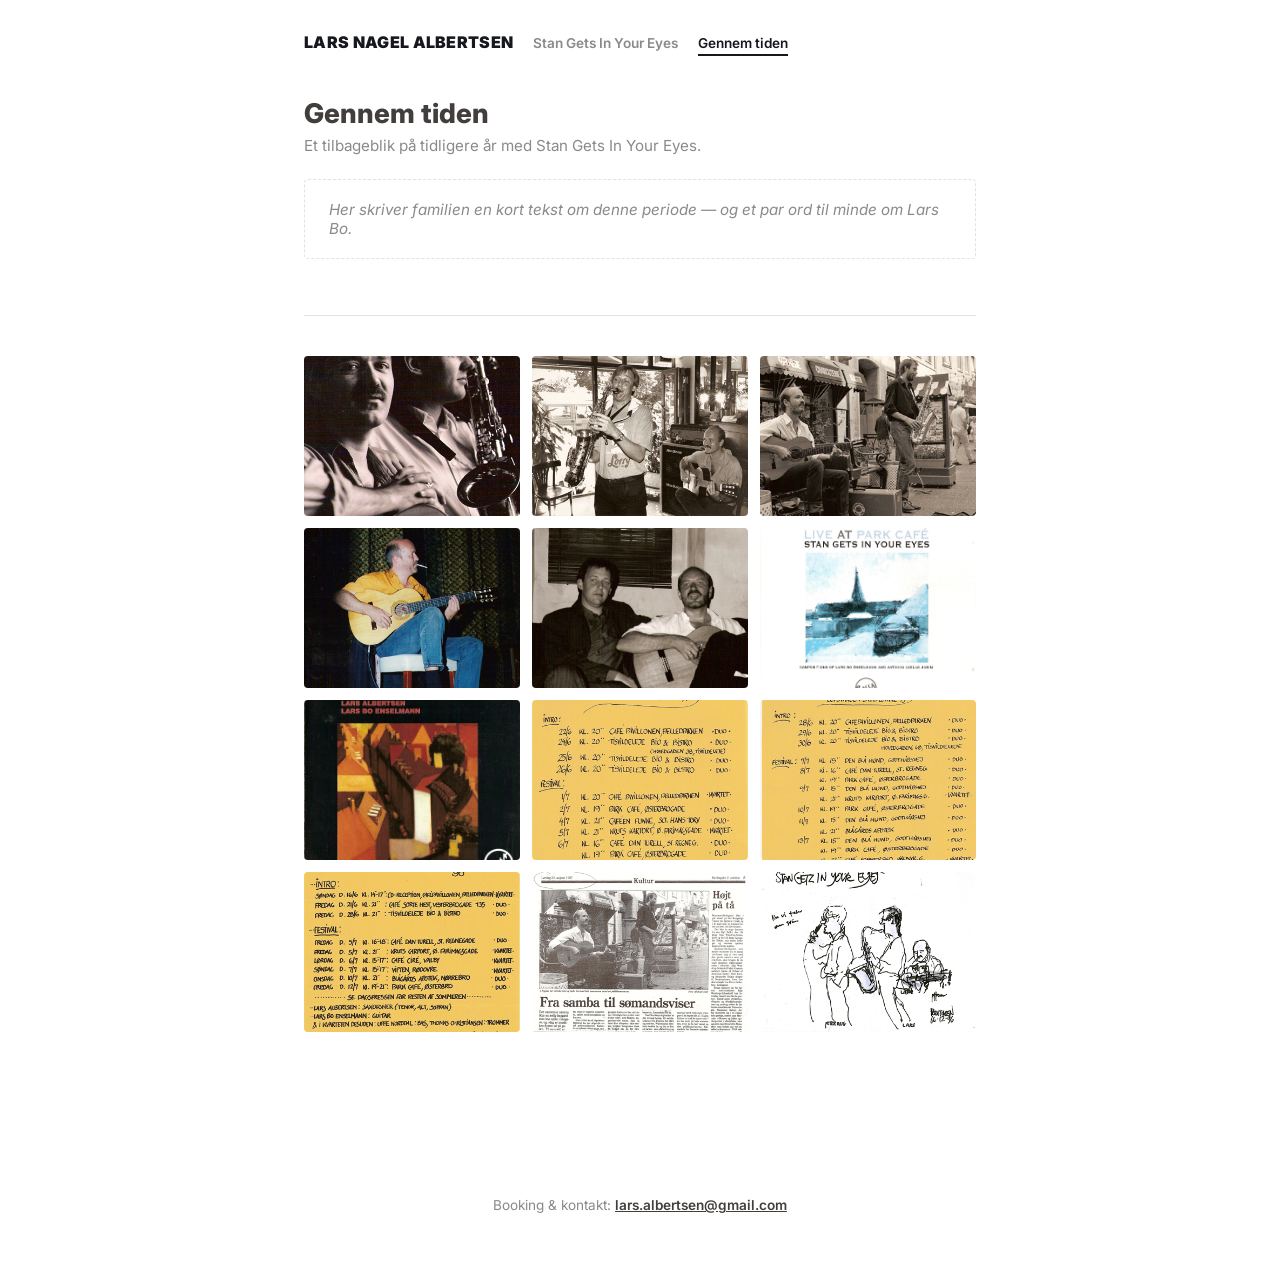
==== gennem-tiden/index.html @ 3b706603 "Restructure into hub + STGYE subpage + Gennem tiden archive page - New root index.html: two-column p" ====
<!DOCTYPE html>
<html lang="da">
<head>
  <meta charset="UTF-8">
  <meta name="viewport" content="width=device-width, initial-scale=1.0">
  <title>Gennem tiden · Lars Nagel Albertsen</title>
  <link rel="preconnect" href="https://fonts.googleapis.com">
  <link href="https://fonts.googleapis.com/css2?family=Inter:wght@400;500;600;700;800;900&display=swap" rel="stylesheet">
  <link rel="stylesheet" href="../style.css">
</head>
<body>

  <nav class="site-nav">
    <a class="site-nav-name" href="/">Lars Nagel Albertsen</a>
    <a class="site-nav-tab" href="/stan-gets-in-your-eyes/">Stan Gets In Your Eyes</a>
    <a class="site-nav-tab is-active" href="/gennem-tiden/">Gennem tiden</a>
  </nav>

  <main class="hub">
    <section class="section" style="border-top: none; padding-top: 0;">
      <h1 class="section-title">Gennem tiden</h1>
      <p class="section-intro">Et tilbageblik på tidligere år med Stan Gets In Your Eyes.</p>

      <!--
        TODO (familien skriver denne tekst selv):
        Kort tekst om æraen på billederne nedenfor, og et par ord til
        minde om Lars Bo, som var en del af bandet i denne periode.
      -->
      <div class="family-note">
        Her skriver familien en kort tekst om denne periode — og et
        par ord til minde om Lars Bo.
      </div>
    </section>

    <section class="section" id="billeder">
      <div class="gallery">
        <img src="../images/gennem-tiden/lars4.jpg" alt="Lars, ældre foto" loading="lazy">
        <img src="../images/gennem-tiden/lars5.jpg" alt="Lars, ældre foto" loading="lazy">
        <img src="../images/gennem-tiden/lars6.jpg" alt="Lars, ældre foto" loading="lazy">
        <img src="../images/gennem-tiden/serie3.jpg" alt="Fra dengang" loading="lazy">
        <img src="../images/gennem-tiden/serie2-kopi.jpg" alt="Fra dengang" loading="lazy">
        <img src="../images/gennem-tiden/cover_live_park.jpg" alt="Live i parken" loading="lazy">
        <img src="../images/gennem-tiden/coversstanhigh.jpg" alt="Albumcover" loading="lazy">
        <img src="../images/gennem-tiden/prog-94.jpg" alt="Koncertprogram 1994" loading="lazy">
        <img src="../images/gennem-tiden/prog-95.jpg" alt="Koncertprogram 1995" loading="lazy">
        <img src="../images/gennem-tiden/prog-96.jpg" alt="Koncertprogram 1996" loading="lazy">
        <img src="../images/gennem-tiden/avis.jpg" alt="Avisudklip" loading="lazy">
        <img src="../images/gennem-tiden/politikken.jpg" alt="Avisudklip fra Politiken" loading="lazy">
      </div>
    </section>
  </main>

  <footer class="site-footer">
    <p>Booking &amp; kontakt: <a href="mailto:lars.albertsen@gmail.com">lars.albertsen@gmail.com</a></p>
  </footer>

</body>
</html>
---- style.css ----
/*
  Skrift + farvetema inspireret af albertewinding.dk: fladt, hvidt,
  monokromt layout — sort/mørk logo-tekst i bold versaler, varm
  mørkegrå overskrifter, grå brødtekst. Ingen farveaccenter, ingen
  skygger/dekoration. Spotify-embed og billedgalleri bevaret.
*/
:root {
  --bg: #ffffff;
  --ink: #17181f;          /* næsten sort, til navn/knapper/kort */
  --charcoal: #423e3c;     /* varm mørkegrå til overskrifter */
  --body: #4b4b4b;         /* brødtekst */
  --muted: #8a8a8a;        /* sekundær/dæmpet tekst */
  --paper: #f6f5f3;        /* lys tekst ovenpå mørke flader */
  --on-dark-dim: #aaa9a6;  /* sekundær tekst ovenpå mørke flader */
  --line: #e4e2df;         /* tynde delelinjer */
  --radius: 4px;
}

* { box-sizing: border-box; }

html, body {
  margin: 0;
  padding: 0;
  background: var(--bg);
  color: var(--body);
  font-family: 'Inter', sans-serif;
  overflow-x: hidden;
}

/* --- site nav (wordmark + tab to STGYE) --- */
.site-nav {
  max-width: 720px;
  margin: 0 auto;
  padding: 2rem 1.5rem 0;
  display: flex;
  align-items: baseline;
  gap: 1.25rem;
  flex-wrap: wrap;
}
.site-nav-name {
  font-weight: 900;
  text-transform: uppercase;
  letter-spacing: 0.02em;
  font-size: 1rem;
  color: var(--ink);
  text-decoration: none;
  padding-bottom: 0.2rem;
  border-bottom: 2px solid transparent;
}
.site-nav-name.is-active { border-bottom-color: var(--ink); }
.site-nav-tab {
  font-weight: 600;
  font-size: 0.85rem;
  color: var(--muted);
  text-decoration: none;
  padding-bottom: 0.2rem;
  border-bottom: 2px solid transparent;
}
.site-nav-tab:hover { color: var(--charcoal); }
.site-nav-tab.is-active {
  color: var(--ink);
  border-bottom-color: var(--ink);
}

/* --- hub forside: to-kolonne profil (som albertewinding.dk) --- */
.hub {
  position: relative;
  z-index: 1;
  max-width: 720px;
  margin: 0 auto;
  padding: 2.5rem 1.5rem 4rem;
}

.profile {
  display: flex;
  gap: 2rem;
  align-items: flex-start;
  margin-bottom: 3.5rem;
}
.profile-photo {
  flex: 0 0 220px;
  max-width: 220px;
}
.profile-photo img {
  display: block;
  width: 100%;
  height: auto;
  border-radius: var(--radius);
  filter: grayscale(15%);
}
.profile-text {
  flex: 1;
  min-width: 0;
  color: var(--body);
  font-size: 0.98rem;
  line-height: 1.7;
}
.profile-text p { margin: 0 0 1rem; }
.profile-text a { color: var(--charcoal); }
.profile-text a:hover { color: var(--ink); }

@media (max-width: 560px) {
  .profile { flex-direction: column; }
  .profile-photo { flex: none; max-width: 260px; }
}

/* --- hero --- */
.hero {
  position: relative;
  z-index: 1;
  text-align: center;
  padding: 3.5rem 1.5rem 4rem;
}

.hero-photo {
  max-width: 420px;
  margin: 0 auto 2rem;
}
.hero-photo img {
  display: block;
  width: 100%;
  height: auto;
  border-radius: var(--radius);
}

.hero-title {
  font-family: 'Inter', sans-serif;
  font-size: clamp(2.2rem, 6vw, 3.4rem);
  font-weight: 900;
  text-transform: uppercase;
  letter-spacing: 0.01em;
  color: var(--ink);
  margin: 0 0 0.75rem;
  line-height: 1.1;
}

.hero-tagline {
  color: var(--body);
  font-size: 1.05rem;
  max-width: 34rem;
  margin: 0 auto 1.25rem;
  line-height: 1.6;
}

.social-links {
  display: flex;
  justify-content: center;
  gap: 0.6rem;
  color: var(--muted);
  font-size: 0.85rem;
  font-weight: 600;
  text-transform: uppercase;
  letter-spacing: 0.04em;
  margin-bottom: 2rem;
}
.social-links a {
  color: var(--charcoal);
  text-decoration: none;
}
.social-links a:hover { color: var(--ink); text-decoration: underline; }

.hero-cta {
  display: inline-block;
  color: var(--paper);
  background: var(--ink);
  padding: 0.7rem 1.4rem;
  border-radius: 999px;
  text-decoration: none;
  font-weight: 600;
  font-size: 0.95rem;
  transition: transform 0.15s ease, background 0.15s ease;
}
.hero-cta:hover {
  background: var(--charcoal);
  transform: translateY(-2px);
}

/* --- sections --- */
main {
  position: relative;
  z-index: 1;
  max-width: 720px;
  margin: 0 auto;
  padding: 0 1.5rem 4rem;
}

.section {
  margin-bottom: 3.5rem;
  padding-top: 2.5rem;
  border-top: 1px solid var(--line);
}
.section:first-child { border-top: none; padding-top: 0; }

.section-title {
  font-family: 'Inter', sans-serif;
  font-size: 1.7rem;
  font-weight: 800;
  color: var(--charcoal);
  margin: 0 0 0.35rem;
}

.section-intro {
  color: var(--muted);
  font-size: 0.95rem;
  margin: 0 0 1.5rem;
}
.section-intro a { color: var(--charcoal); }

.family-note {
  border: 1px dashed var(--line);
  border-radius: var(--radius);
  padding: 1.25rem 1.5rem;
  color: var(--muted);
  font-style: italic;
  font-size: 0.95rem;
  margin-bottom: 2rem;
}

.gallery {
  display: grid;
  grid-template-columns: repeat(3, 1fr);
  gap: 0.75rem;
}
.gallery img {
  width: 100%;
  height: 160px;
  object-fit: cover;
  border-radius: var(--radius);
  filter: grayscale(15%);
  transition: transform 0.2s ease, filter 0.2s ease;
}
.gallery img:hover {
  transform: translateY(-3px);
  filter: grayscale(0%);
}

@media (max-width: 560px) {
  .gallery { grid-template-columns: repeat(2, 1fr); }
}

.spotify-embed {
  border-radius: var(--radius);
  overflow: hidden;
  border: 1px solid var(--line);
}
.spotify-embed iframe { display: block; }

/* --- events / koncerter --- */
.events-list {
  list-style: none;
  margin: 0;
  padding: 0;
  display: flex;
  flex-direction: column;
  gap: 0.9rem;
}

.events-loading, .events-empty {
  color: var(--muted);
  font-style: italic;
}

.event-card {
  background: var(--ink);
  color: var(--paper);
  border-radius: var(--radius);
  padding: 1rem 1.25rem;
  display: flex;
  align-items: center;
  gap: 1rem;
}

.event-date {
  font-family: 'Inter', sans-serif;
  font-weight: 800;
  font-size: 1.3rem;
  color: var(--paper);
  min-width: 4.5rem;
  text-align: center;
  line-height: 1.1;
}
.event-date small {
  display: block;
  font-family: 'Inter', sans-serif;
  font-weight: 500;
  font-size: 0.7rem;
  color: var(--on-dark-dim);
  text-transform: uppercase;
}

.event-info { flex: 1; }
.event-venue { font-weight: 600; margin: 0; color: var(--paper); }
.event-city { color: var(--on-dark-dim); font-size: 0.85rem; margin: 0.15rem 0 0; }

.event-project {
  display: inline-block;
  margin-left: 0.5rem;
  padding: 0.1rem 0.5rem;
  border: 1px solid var(--on-dark-dim);
  border-radius: 999px;
  font-size: 0.7rem;
  font-weight: 600;
  text-transform: uppercase;
  letter-spacing: 0.03em;
  color: var(--on-dark-dim);
  vertical-align: middle;
}

.event-link {
  color: var(--paper);
  text-decoration: underline;
  text-underline-offset: 2px;
  font-size: 0.85rem;
  font-weight: 600;
  white-space: nowrap;
}
.event-link:hover { color: var(--on-dark-dim); }

/* --- footer --- */
.site-footer {
  position: relative;
  z-index: 1;
  text-align: center;
  padding: 2rem 1.5rem 3rem;
  color: var(--muted);
  font-size: 0.85rem;
}
.site-footer a { color: var(--charcoal); font-weight: 600; }
.footer-note { opacity: 0.6; margin-top: 0.5rem; }

@media (max-width: 480px) {
  .event-card { flex-wrap: wrap; }
}
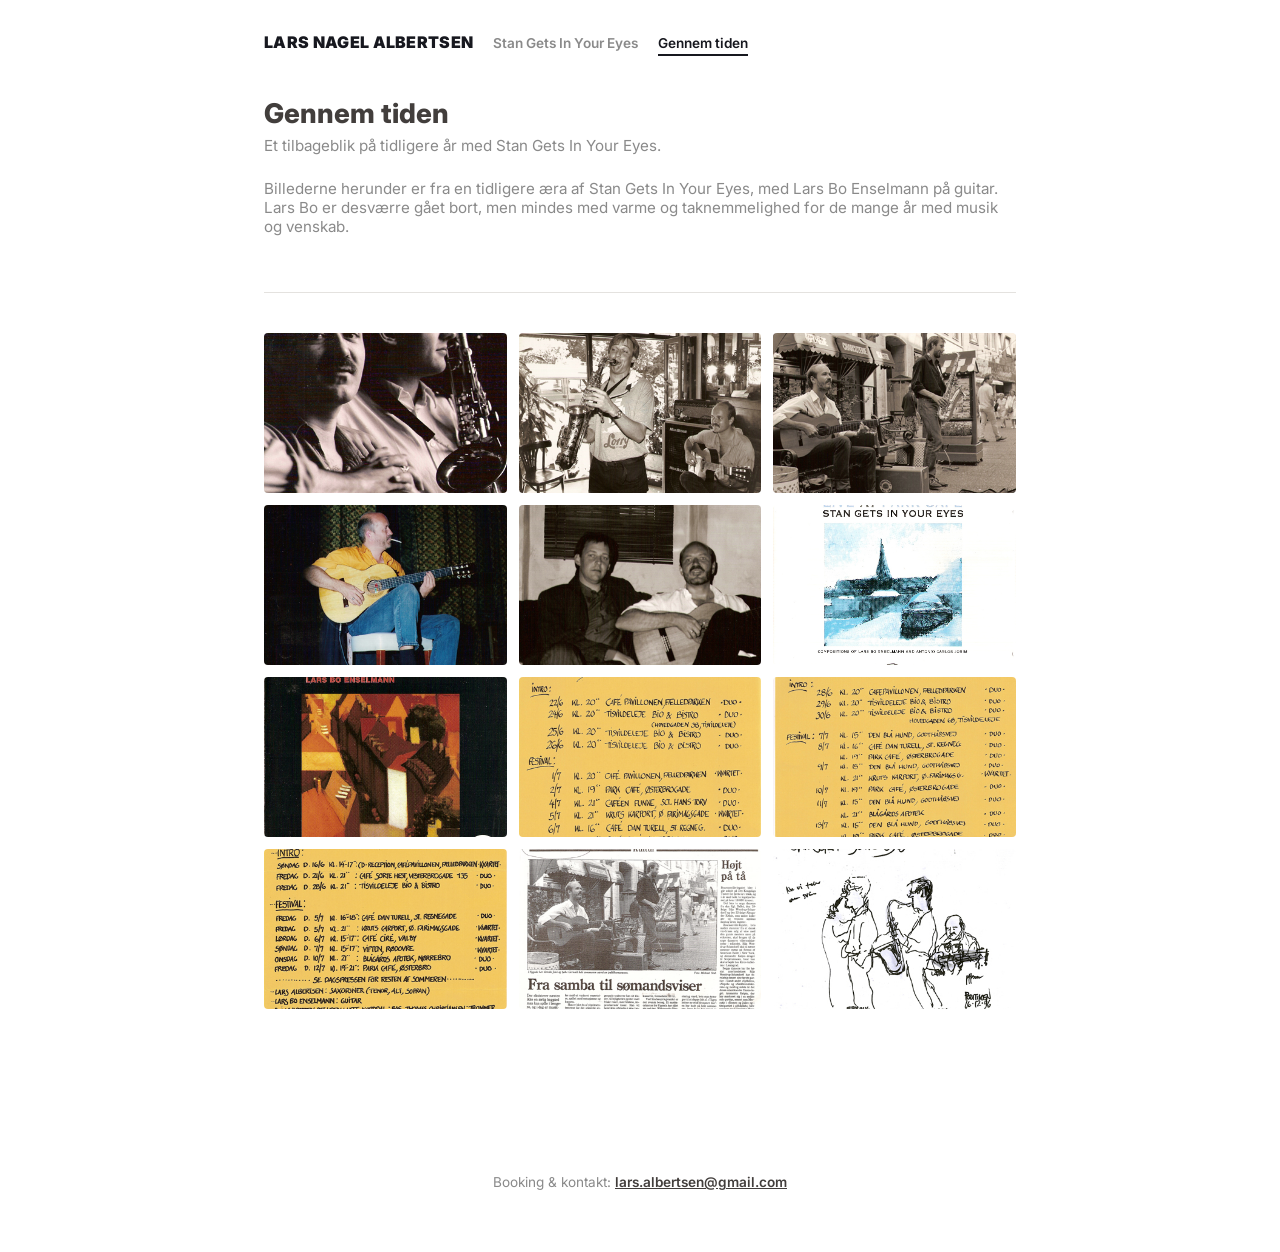
==== commit 519dc21c: "Portrait crop for hero photo, lightbox for galleries, venue update, Lars Bo tribute text - Hub profi" ====
--- a/gennem-tiden/index.html
+++ b/gennem-tiden/index.html
@@ -21,15 +21,11 @@
       <h1 class="section-title">Gennem tiden</h1>
       <p class="section-intro">Et tilbageblik på tidligere år med Stan Gets In Your Eyes.</p>
 
-      <!--
-        TODO (familien skriver denne tekst selv):
-        Kort tekst om æraen på billederne nedenfor, og et par ord til
-        minde om Lars Bo, som var en del af bandet i denne periode.
-      -->
-      <div class="family-note">
-        Her skriver familien en kort tekst om denne periode — og et
-        par ord til minde om Lars Bo.
-      </div>
+      <!-- TODO: uddyb/ret gerne — kun de bekræftede grundfakta er skrevet her -->
+      <p class="section-intro">Billederne herunder er fra en tidligere
+      æra af Stan Gets In Your Eyes, med Lars Bo Enselmann på guitar.
+      Lars Bo er desværre gået bort, men mindes med varme og
+      taknemmelighed for de mange år med musik og venskab.</p>
     </section>
 
     <section class="section" id="billeder">
@@ -54,5 +50,6 @@
     <p>Booking &amp; kontakt: <a href="mailto:lars.albertsen@gmail.com">lars.albertsen@gmail.com</a></p>
   </footer>
 
+  <script src="../lightbox.js"></script>
 </body>
 </html>
--- a/style.css
+++ b/style.css
@@ -29,7 +29,7 @@
 
 /* --- site nav (wordmark + tab to STGYE) --- */
 .site-nav {
-  max-width: 720px;
+  max-width: 800px;
   margin: 0 auto;
   padding: 2rem 1.5rem 0;
   display: flex;
@@ -66,7 +66,7 @@
 .hub {
   position: relative;
   z-index: 1;
-  max-width: 720px;
+  max-width: 800px;
   margin: 0 auto;
   padding: 2.5rem 1.5rem 4rem;
 }
@@ -78,14 +78,18 @@
   margin-bottom: 3.5rem;
 }
 .profile-photo {
-  flex: 0 0 220px;
-  max-width: 220px;
+  flex: 0 0 340px;
+  max-width: 340px;
+  aspect-ratio: 3 / 4;
+  overflow: hidden;
+  border-radius: var(--radius);
 }
 .profile-photo img {
   display: block;
   width: 100%;
-  height: auto;
-  border-radius: var(--radius);
+  height: 100%;
+  object-fit: cover;
+  object-position: 58% 22%;
   filter: grayscale(15%);
 }
 .profile-text {
@@ -179,7 +183,7 @@
 main {
   position: relative;
   z-index: 1;
-  max-width: 720px;
+  max-width: 800px;
   margin: 0 auto;
   padding: 0 1.5rem 4rem;
 }
@@ -237,6 +241,44 @@
 @media (max-width: 560px) {
   .gallery { grid-template-columns: repeat(2, 1fr); }
 }
+
+/* --- lightbox (klik-for-at-forstørre galleribilleder) --- */
+.lightbox-overlay {
+  position: fixed;
+  inset: 0;
+  background: rgba(10, 10, 12, 0.92);
+  display: flex;
+  align-items: center;
+  justify-content: center;
+  opacity: 0;
+  pointer-events: none;
+  transition: opacity 0.15s ease;
+  z-index: 100;
+  padding: 2rem;
+}
+.lightbox-overlay.is-open {
+  opacity: 1;
+  pointer-events: auto;
+}
+.lightbox-image {
+  max-width: 92vw;
+  max-height: 92vh;
+  object-fit: contain;
+  border-radius: var(--radius);
+}
+.lightbox-close {
+  position: absolute;
+  top: 1.25rem;
+  right: 1.5rem;
+  background: none;
+  border: none;
+  color: var(--paper);
+  font-size: 2.5rem;
+  line-height: 1;
+  cursor: pointer;
+  padding: 0.25rem 0.5rem;
+}
+.lightbox-close:hover { color: var(--on-dark-dim); }
 
 .spotify-embed {
   border-radius: var(--radius);
